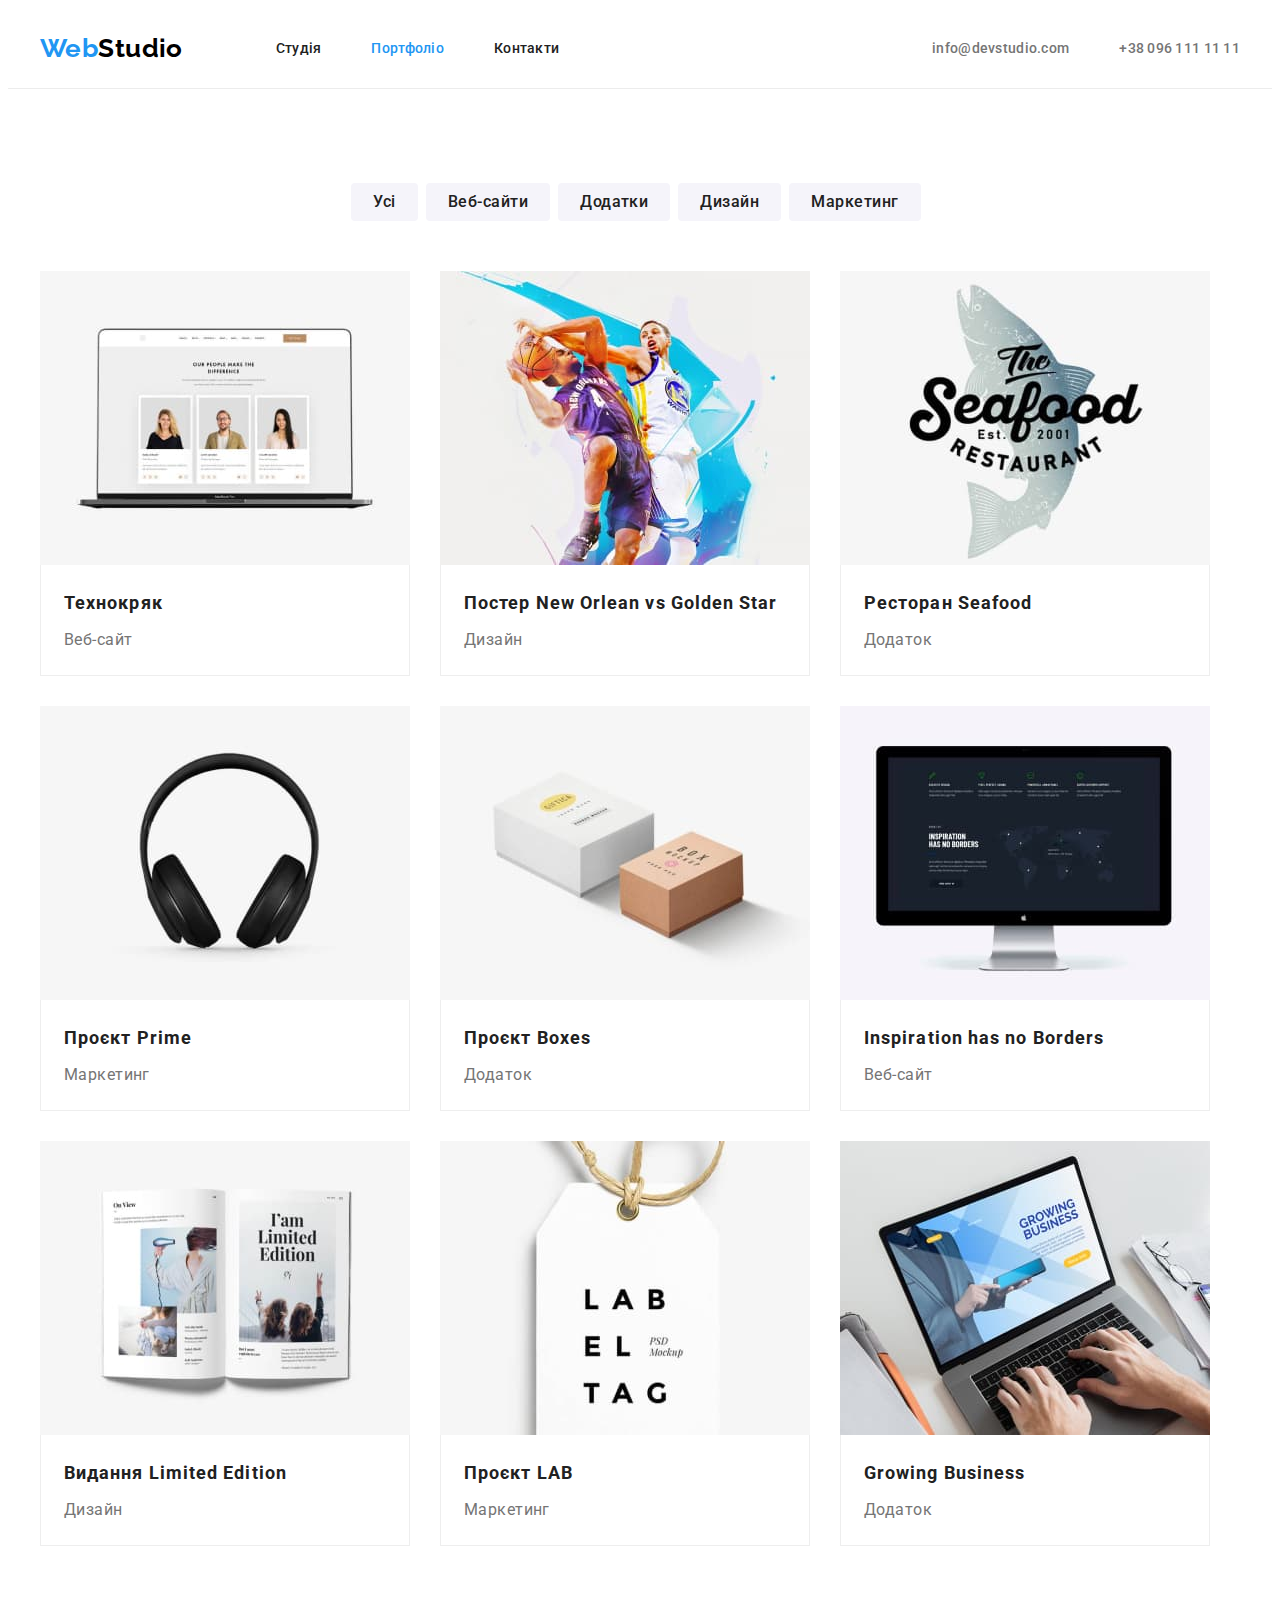
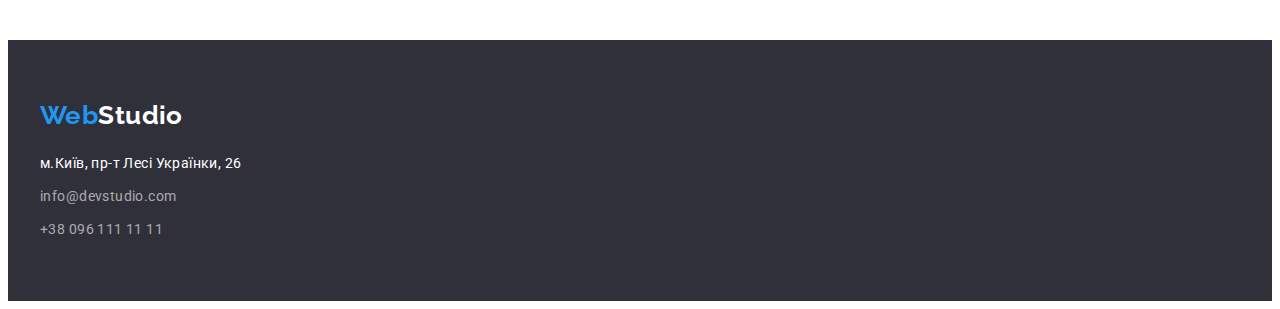
==== portfolio.html @ 111556bf "Додав іконки на соціальні мережі" ====
<!DOCTYPE html>
<html lang="uk">
  <head>
    <meta charset="UTF-8" />
    <meta http-equiv="X-UA-Compatible" content="IE=edge" />
    <meta name="viewport" content="width=device-width, initial-scale=1.0" />
    <title>Document</title>

<!-- Modern normalize -->
    <link
      rel="stylesheet"
      href="https://cdnjs.cloudflare.com/ajax/libs/modern-normalize/1.1.0/modern-normalize.min.css"
      integrity="sha512-wpPYUAdjBVSE4KJnH1VR1HeZfpl1ub8YT/NKx4PuQ5NmX2tKuGu6U/JRp5y+Y8XG2tV+wKQpNHVUX03MfMFn9Q=="
      crossorigin="anonymous"
      referrerpolicy="no-referrer"
    />

<!-- Шріфти -->
    <link
      href="https://fonts.googleapis.com/css2?family=Raleway:wght@700&family=Roboto:wght@400;500;700;900&display=swap"
      rel="stylesheet"
    />
    <link rel="stylesheet" href="./css/styles.css" />
  </head>
  <body>
    <!-- Нвігаціяя сайту -->
    <header class="page-header">
      <div class="header-container container">
        <a href="./index.html" class="logo">
          <span class="accent">Web</span>Studio
        </a>
        <nav class="header-nav">
          <ul class="sitenav list">
            <li class="sitenav-item"><a href="./index.html" class="header-link link">Студія</a></li>
            <li class="sitenav-item"><a href="./portfolio.html" class="header-link link  current">Портфоліо</a></li>
            <li class="sitenav-item"><a href="" class="link">Контакти</a></li>
          </ul>
        </nav>
        <ul class="header-contacts contacts list">
          <li class="contacts-item">
            <a href="mailto:info@devstudio.com" class="header-link link">info@devstudio.com
            </a>
          </li>
          <li>
            <a href="tel:+380961111111" class="header-link link">+38 096 111 11 11</a>
          </li>
        </ul>
      </div>
    </header>
    <main>

      <!-- Наші проєкти -->

      <section class="section">
        <div class="container">
          <h1 class="hidden">Наші проєкти</h1>
          <ul class="btn-list btn list">
            <li class="btn-item">
              <button type="button" class="button secondary">Усі</button>
            </li>
            <li class="btn-item"><button type="button" class="button secondary">Веб-сайти</button></li>
            <li class="btn-item">
              <button type="button" class="button secondary">Додатки</button>
            </li>
            <li class="btn-item">
              <button type="button" class="button secondary">Дизайн</button>
            </li>
            <li class="btn-item">
              <button type="button" class="button secondary">Маркетинг</button>
            </li>
          </ul>
          <ul class="projects-list projects list">
            <li class="projects-item">
              <img
                src="./images/project1.jpg"
                alt="Проєкт"
                width="370"
                height="294"
              />
              <div class="wrepper">
                <h2 class="projects-title">Технокряк</h2>
                <p class="projects-text">Веб-сайт</p>
              </div>
            </li>
            <li class="projects-item">
              <img
                src="./images/project2.jpg"
                alt="Проєкт"
                width="370"
                height="294"
              />
              <div class="wrepper">
                <h2 class="projects-title">Постер New Orlean vs Golden Star</h2>
                <p class="projects-text">Дизайн</p>
              </div>           </li>
            <li class="projects-item">
              <img src="./images/project3.jpg" alt="" width="370" height="294" />
              <div class="wrepper">
                <h2 class="projects-title">Ресторан Seafood</h2>
                <p class="projects-text">Додаток</p>
              </div>
            </li>
            <li class="projects-item">
              <img
                src="./images/project4.jpg"
                alt="Працівник"
                width="370"
                height="294"
              />
              <div class="wrepper">
                <h2 class="projects-title">Проєкт Prime</h2>
                <p class="projects-text">Маркетинг</p>
              </div>
            </li>
            <li class="projects-item">
              <img
                src="./images/project5.jpg"
                alt="Працівник"
                width="370"
                height="294"
              />
              <div class="wrepper">
                <h2 class="projects-title">Проєкт Boxes</h2>
                <p class="projects-text">Додаток</p>
              </div>
            </li>
            <li class="projects-item">
              <img
                src="./images/project6.jpg"
                alt="Працівник"
                width="370"
                height="294"
              />
              <div class="wrepper">
                <h2 class="projects-title">Inspiration has no Borders</h2>
                <p class="projects-text">Веб-сайт</p>
              </div>
            </li>
            <li class="projects-item">
              <img
                src="./images/project7.jpg"
                alt="Працівник"
                width="370"
                height="294"
              />
              <div class="wrepper">
                <h2 class="projects-title">Видання Limited Edition</h2>
                <p class="projects-text">Дизайн</p>
              </div>           </li>
            <li class="projects-item">
              <img
                src="./images/project8.jpg"
                alt="Працівник"
                width="370"
                height="294"
              />
              <div class="wrepper">
                <h2 class="projects-title">Проєкт LAB</h2>
                <p class="projects-text">Маркетинг</p>
              </div>
            </li>
            <li class="projects-item">
              <img
                src="./images/project9.jpg"
                alt="Працівник"
                width="370"
                height="294"
              />
              <div class="wrepper">
                <h2 class="projects-title">Growing Business</h2>
                <p class="projects-text">Додаток</p>
              </div>
            </li>
          </ul>
        </div>
      </section>
    </main>

    <!-- Підвал -->

    <footer class="footer">
      <div class="footer-container container">
        <a href="./index.html" class="footer-logo">
          <span class="accent">Web</span>Studio
        </a>
        <address>
          <ul class="-list communication list">
            <li class="communication-item">
              <a href="" class="link addres">м.Київ, пр-т Лесі Українки, 26</a>
            </li>
            <li class="communication-item">
              <a href="mailto:info@devstudio.com" class="link contacts"
                >info@devstudio.com</a
              >
            </li>
            <li class="communication-item">
              <a href="tel:+380961111111" class="link contacts"
                >+38 096 111 11 11</a
              >
            </li>
          </ul>
        </address>
      </div>
    </footer>
  </body>
</html>
---- css/styles.css ----
:root {
  --primary-text-color: #212121;
  --secondary-text-color: #757575;
  --accent-color: #2196f3;
  --primary-white-color: #ffffff;
  --secondary-bg-color: #f5f4fa;
  --tertiary-bg-colo: #2f303a;
  --primary-black-color: #000000;
}
/* 
|==================================
| Base styles
|==================================
*/

body {
  background-color: var(--primary-white-color);
  color: var(--primary-text-color);
  font-family: "Roboto", sans-serif;
  font-size: 14px;
  letter-spacing: 0.03em;
}
.hidden {
  position: absolute;
  white-space: nowrap;
  width: 1px;
  height: 1px;
  overflow: hidden;
  border: 0;
  padding: 0;
  clip: rect(0 0 0 0);
  clip-path: inset(50%);
  margin: -1px;
}

/* ======= Reset start =======*/

h1,
h2,
h3,
h4,
h5,
h6,
p {
  margin: 0;
}

.list {
  list-style: none;
  margin: 0;
  padding: 0;
}
.link {
  text-decoration: none;
}
img {
  display: block;
  max-height: 100%;
  height: auto;
}

/* ======= Reset end =======*/
.section {
  padding-top: 94px;
  padding-bottom: 94px;
}

.container {
  width: 1200px;
  padding-right: 15px;
  padding-left: 15px;
  margin-right: auto;
  margin-left: auto;

  /* outline: 2px solid red;
  outline-offset: -2px; */
}

/* ----------Нвігаціяя сайту---------*/

.page-header {
  border-bottom: 1px solid rgba(236, 236, 236, 1);
}

.header-container {
  display: flex;
  align-items: center;
}

.header-contacts {
  display: flex;
  align-items: center;
  margin-left: auto;
}

.contacts-item {
  margin-right: 50px;
}
.contacts-item:last-child {
  margin-left: 0;
}
.sitenav {
  display: flex;
  align-items: center;
}
.sitenav-item {
  margin-right: 50px;
}
.sitenav-item:last-child {
  margin-right: 0;
}

.accent {
  color: var(--accent-color);
}
.logo {
  margin-right: 93px;

  text-decoration: none;
  font-family: "Raleway";
  font-weight: 700;
  font-size: 26px;
  line-height: calc(31 / 26);
  color: var(--primary-black-color);
}

.header-link {
  display: flex;
  padding-top: 32px;
  padding-bottom: 32px;
}

.link {
  text-decoration: none;
}

.sitenav .link {
  font-weight: 500;
  line-height: calc(16 / 14);
  letter-spacing: 0.02em;
  color: var(--primary-text-color);
}

.sitenav .link:hover,
.sitenav .link:focus {
  color: var(--accent-color);
}
.sitenav .link.current {
  color: var(--accent-color);
}
/* ---------------Контакти ---------------*/

.contacts {
  list-style: none;
}

.contacts .link {
  font-weight: 500;
  line-height: calc(16 / 14);
  letter-spacing: 0.02em;
  color: var(--secondary-text-color);
}

.contacts .link:hover,
.contacts .link:focus {
  color: var(--accent-color);
}
/* ---------------Герой ---------------*/
.hero {
  padding-top: 200px;
  padding-bottom: 200px;
  background-color: var(--tertiary-bg-colo);
}

.hero-container {
  display: flex;
  flex-direction: column;
  align-items: center;
}

.hero-title {
  width: 696px;
  margin-bottom: 30px;
  font-weight: 900;
  font-size: 44px;
  line-height: calc(60 / 44);
  text-align: center;
  letter-spacing: 0.06em;
  text-transform: uppercase;
  color: var(--primary-white-color);
}

/* ---------------Section ---------------*/

.section-title {
  margin-bottom: 50px;
  font-weight: 700;
  font-size: 36px;
  line-height: calc(42 / 36);
  text-align: center;
  color: var(--primary-text-color);
}

/*--------------- Benefits--------------- */
.benefits-list {
  display: flex;
}

.benefits-item {
  width: 270px;
  margin-right: 30px;
}
.benefits-item:last-child {
  margin-right: 0;
}
.benefits-title {
  margin-bottom: 10px;
  font-weight: 700;
  line-height: calc(16 / 14);
  text-transform: uppercase;
  color: var(--primary-text-color);
}

.benefits-text {
  line-height: calc(24 / 14);
  color: var(--secondary-text-color);
}

/*------------- Сapabilities -------------*/
.capabilities-container {
  display: flex;
  flex-direction: column;
  align-items: center;
}
.capabilities-list {
  display: flex;
  gap: 30px;
}
.capabilities-section {
  padding-top: 0;
}

/*--------------- Our team ---------------*/

.container-team {
  display: flex;
  flex-direction: column;
}

.workers-list {
  display: flex;
  flex-wrap: wrap;
  gap: 30px;
}

.team {
  background-color: var(--secondary-bg-color);
}

.cards {
  background-color: var(--primary-white-color);
}

.cards-text{
  padding-top: 30px;
  padding-bottom: 30px;
}

.workers-title {
  margin-bottom: 10px;
  font-weight: 500;
  font-size: 16px;
  line-height: calc(19 / 16);
  text-align: center;
  letter-spacing: 0.03em;
  color: var(--primary-text-color);
}

.workers-profession {
  font-size: 16px;
  line-height: calc(19 / 16);
  text-align: center;
  color: var(--secondary-text-color);
}

/*--------------- Підвал ---------------*/

.footer-container {
  display: flex;
  flex-direction: column;
}

.communication {
  list-style: none;
}
.footer {
  padding-top: 60px;
  padding-bottom: 60px;
  background-color: var(--tertiary-bg-colo);
}
.footer-logo {
  
  margin-bottom: 20px;
  text-decoration: none;
  font-family: "Raleway";
  font-weight: 700;
  font-size: 26px;
  line-height: calc(31 / 26);
  color: var(--primary-white-color);
}

.communication .addres {
  line-height: calc(24 / 14);
  color: var(--primary-white-color);
}
.addres {
  font-style: normal;
}
.communication .contacts {
  line-height: calc(24 / 14);
  color: rgba(255, 255, 255, 0.6);
}
.communication .contacts:hover,
.communication .contacts:focus {
  color: var(--accent-color);
}
.communication-list {
  display: flex;
  flex-direction: column;
}
.communication-item {
  margin-bottom: 9px;
}
.communication-item:last-child {
  margin-bottom: 0px;
}

.contacts {
  font-style: normal;
}
/* ---------------ButtonS--------------- */

.button {
  font-family: inherit;
  font-style: normal;
  font-weight: 700;
  cursor: pointer;
  color: var(--primary-text-color);
  background-color: var(--primary-white-color);
  border: 0;
  border-radius: 4px;
}

.button.primary {
  min-width: 216px;
  min-height: 50px;
  padding: 10px 32px;
  color: var(--primary-white-color);
  background-color: var(--accent-color);
  font-family: "Roboto";
  font-style: normal;
  font-weight: 700;
  font-size: 16px;
  line-height: calc(30 / 16);
  display: flex;
  align-items: center;
  text-align: center;
  letter-spacing: 0.06em;
  box-shadow: 0px 4px 4px rgba(0, 0, 0, 0.15);
}

.button.secondary {
  /* min-width: 125px;
  min-height: 38px; */
  padding: 6px 22px;
  font-weight: 500;
  font-size: 16px;
  line-height: calc(26 / 16);
  text-align: center;
  letter-spacing: 0.03em;
  color: var(--primary-text-color);
  background-color: var(--secondary-bg-color);
}

.button.primary:hover,
.button.primary:focus {
  background-color: #188ce8;
}

.button.secondary:hover,
.button.secondary:focus {
  color: var(--primary-white-color);
  background-color: var(--accent-color);
}

/*--------------- Портфоліо--------------- */

.btn-list {
  display: flex;
  justify-content: center;
  padding-top: 0px;
  margin-bottom: 50px;
}

.btn-item {
  margin-right: 8px;
}

.projects-list {
  display: flex;
  flex-wrap: wrap;
  margin-right: -30px;
  margin-bottom: -30px;
}
.projects-item {
  flex-basis: calc((100%-30 * 2) / 9);
  margin-right: 30px;
  margin-bottom: 30px;
}

.projects-title {
  margin-bottom: 4px;
  font-weight: 700;
  font-size: 18px;
  line-height: calc(36 / 18);
  letter-spacing: 0.06em;
  color: var(--primary-text-color);
}
.projects-text {
  font-size: 16px;
  line-height: calc(30 / 16);
  color: var(--secondary-text-color);
}

.wrepper {
  padding: 20px 23px;
  border: 1px solid rgba(238, 238, 238, 1);
  border-top: none;
}
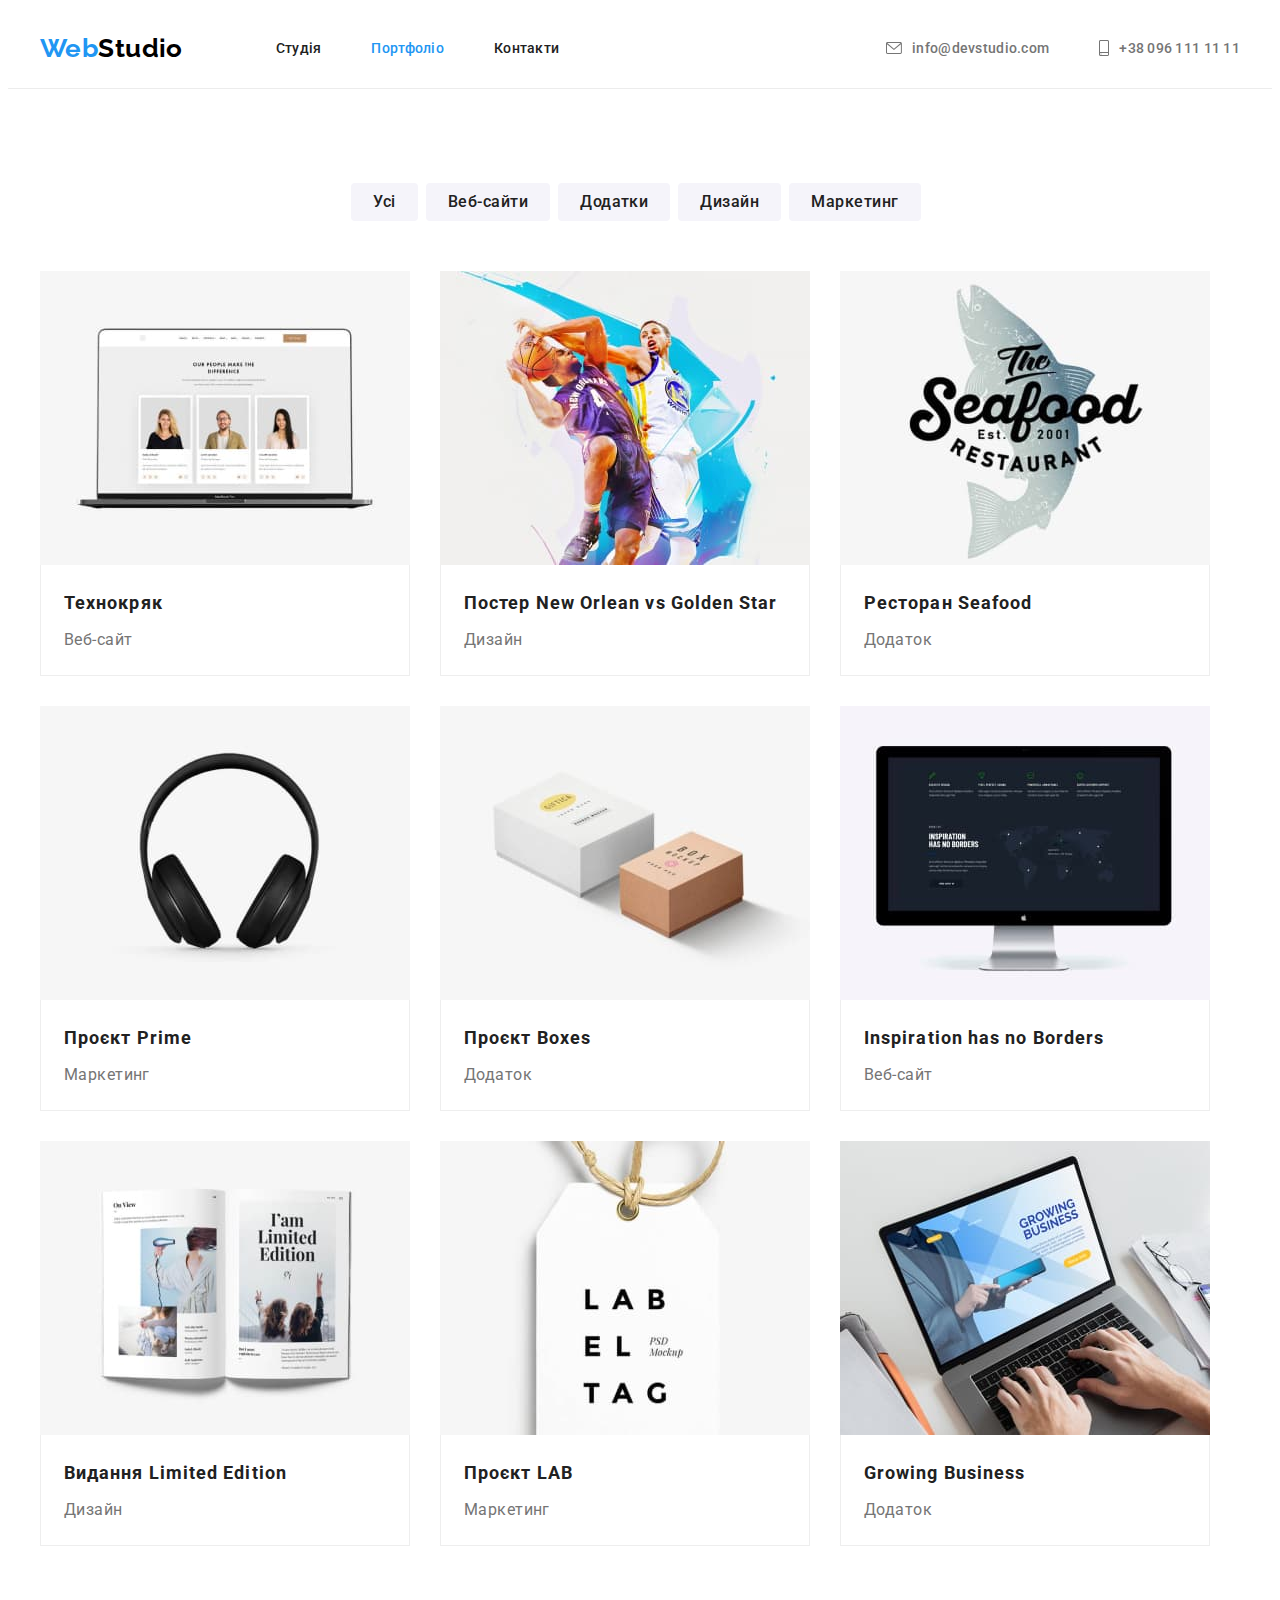
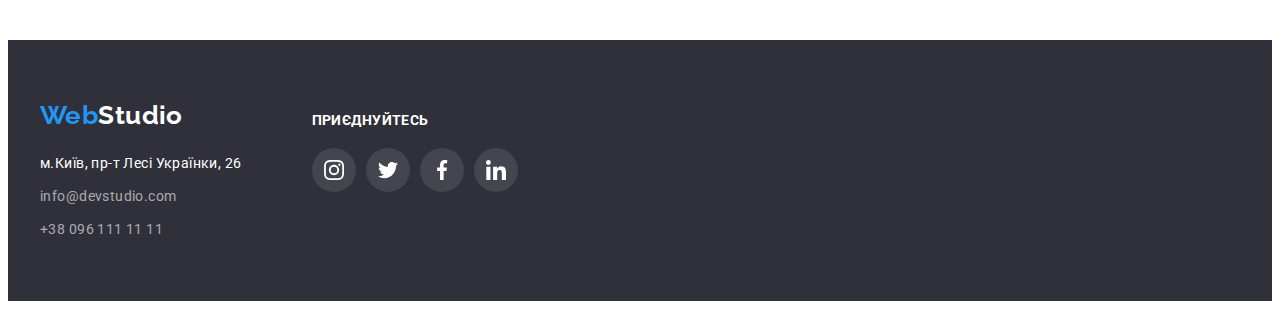
==== commit 0ff261d1: "End HW" ====
--- a/portfolio.html
+++ b/portfolio.html
@@ -29,20 +29,37 @@
         <a href="./index.html" class="logo">
           <span class="accent">Web</span>Studio
         </a>
-        <nav class="header-nav">
+        <nav>
           <ul class="sitenav list">
-            <li class="sitenav-item"><a href="./index.html" class="header-link link">Студія</a></li>
-            <li class="sitenav-item"><a href="./portfolio.html" class="header-link link  current">Портфоліо</a></li>
-            <li class="sitenav-item"><a href="" class="link">Контакти</a></li>
+            <li class="sitenav-item">
+              <a href="./index.html" class="sitenav-link link"
+                >Студія</a
+              >
+            </li>
+            <li class="sitenav-item">
+              <a href="./portfolio.html" class="sitenav-link link current">Портфоліо</a>
+            </li>
+            <li class="sitenav-item">
+              <a href="" class="sitenav-link link">Контакти</a>
+            </li>
           </ul>
         </nav>
-        <ul class="header-contacts contacts list">
+        <ul class="header-contacts list">
           <li class="contacts-item">
-            <a href="mailto:info@devstudio.com" class="header-link link">info@devstudio.com
+            <a href="mailto:info@devstudio.com" class="contacts-link link">
+              <svg class="contacts-icon" width="16" height="12">
+                <use href="./images/icons.svg#envelope"></use>
+              </svg>
+              info@devstudio.com
             </a>
           </li>
           <li>
-            <a href="tel:+380961111111" class="header-link link">+38 096 111 11 11</a>
+            <a href="tel:+380961111111" class="contacts-link link">
+              <svg class="contacts-icon" width="10" height="16">
+                <use href="./images/icons.svg#smartphone"></use>
+              </svg>
+              +38 096 111 11 11</a
+            >
           </li>
         </ul>
       </div>
@@ -71,105 +88,124 @@
           </ul>
           <ul class="projects-list projects list">
             <li class="projects-item">
-              <img
-                src="./images/project1.jpg"
-                alt="Проєкт"
-                width="370"
-                height="294"
-              />
-              <div class="wrepper">
-                <h2 class="projects-title">Технокряк</h2>
-                <p class="projects-text">Веб-сайт</p>
-              </div>
-            </li>
-            <li class="projects-item">
-              <img
-                src="./images/project2.jpg"
-                alt="Проєкт"
-                width="370"
-                height="294"
-              />
-              <div class="wrepper">
-                <h2 class="projects-title">Постер New Orlean vs Golden Star</h2>
-                <p class="projects-text">Дизайн</p>
-              </div>           </li>
-            <li class="projects-item">
-              <img src="./images/project3.jpg" alt="" width="370" height="294" />
-              <div class="wrepper">
-                <h2 class="projects-title">Ресторан Seafood</h2>
-                <p class="projects-text">Додаток</p>
-              </div>
-            </li>
-            <li class="projects-item">
-              <img
-                src="./images/project4.jpg"
-                alt="Працівник"
-                width="370"
-                height="294"
-              />
-              <div class="wrepper">
-                <h2 class="projects-title">Проєкт Prime</h2>
-                <p class="projects-text">Маркетинг</p>
-              </div>
-            </li>
-            <li class="projects-item">
-              <img
-                src="./images/project5.jpg"
-                alt="Працівник"
-                width="370"
-                height="294"
-              />
-              <div class="wrepper">
-                <h2 class="projects-title">Проєкт Boxes</h2>
-                <p class="projects-text">Додаток</p>
-              </div>
-            </li>
-            <li class="projects-item">
-              <img
-                src="./images/project6.jpg"
-                alt="Працівник"
-                width="370"
-                height="294"
-              />
-              <div class="wrepper">
-                <h2 class="projects-title">Inspiration has no Borders</h2>
-                <p class="projects-text">Веб-сайт</p>
-              </div>
-            </li>
-            <li class="projects-item">
-              <img
-                src="./images/project7.jpg"
-                alt="Працівник"
-                width="370"
-                height="294"
-              />
-              <div class="wrepper">
-                <h2 class="projects-title">Видання Limited Edition</h2>
-                <p class="projects-text">Дизайн</p>
-              </div>           </li>
-            <li class="projects-item">
-              <img
-                src="./images/project8.jpg"
-                alt="Працівник"
-                width="370"
-                height="294"
-              />
-              <div class="wrepper">
-                <h2 class="projects-title">Проєкт LAB</h2>
-                <p class="projects-text">Маркетинг</p>
-              </div>
-            </li>
-            <li class="projects-item">
-              <img
-                src="./images/project9.jpg"
-                alt="Працівник"
-                width="370"
-                height="294"
-              />
-              <div class="wrepper">
-                <h2 class="projects-title">Growing Business</h2>
-                <p class="projects-text">Додаток</p>
-              </div>
+              <a href="" class="projects-link link">
+                <img
+                  src="./images/project1.jpg"
+                  alt="Проєкт"
+                  width="370"
+                  height="294"
+                />
+                <div class="wrepper">
+                  <h2 class="projects-title">Технокряк</h2>
+                  <p class="projects-text">Веб-сайт</p>
+                </div>
+              </a>
+            </li>
+            <li class="projects-item">
+              <a href="" class="projects-link link">
+                <img
+                  src="./images/project2.jpg"
+                  alt="Проєкт"
+                  width="370"
+                  height="294"
+                />
+                <div class="wrepper">
+                  <h2 class="projects-title">Постер New Orlean vs Golden Star</h2>
+                  <p class="projects-text">Дизайн</p>
+                </div>
+              </a>           
+            </li>
+            <li class="projects-item">
+              <a href="" class="projects-link link">
+                <img src="./images/project3.jpg" alt="" width="370" height="294" />
+                <div class="wrepper">
+                  <h2 class="projects-title">Ресторан Seafood</h2>
+                  <p class="projects-text">Додаток</p>
+                </div>
+              </a>
+            </li>
+            <li class="projects-item">
+              <a href="" class="projects-link link">
+                <img
+                  src="./images/project4.jpg"
+                  alt="Працівник"
+                  width="370"
+                  height="294"
+                />
+                <div class="wrepper">
+                  <h2 class="projects-title">Проєкт Prime</h2>
+                  <p class="projects-text">Маркетинг</p>
+                </div>
+              </a>
+            </li>
+            <li class="projects-item">
+              <a href="" class="projects-link link">
+                <img
+                  src="./images/project5.jpg"
+                  alt="Працівник"
+                  width="370"
+                  height="294"
+                />
+                <div class="wrepper">
+                  <h2 class="projects-title">Проєкт Boxes</h2>
+                  <p class="projects-text">Додаток</p>
+                </div>
+              </a>
+            </li>
+            <li class="projects-item">
+              <a href="" class="projects-link link">
+                <img
+                  src="./images/project6.jpg"
+                  alt="Працівник"
+                  width="370"
+                  height="294"
+                />
+                <div class="wrepper">
+                  <h2 class="projects-title">Inspiration has no Borders</h2>
+                  <p class="projects-text">Веб-сайт</p>
+                </div>
+              </a>
+            </li>
+            <li class="projects-item">
+              <a href="" class="projects-link link">
+                <img
+                  src="./images/project7.jpg"
+                  alt="Працівник"
+                  width="370"
+                  height="294"
+                />
+                <div class="wrepper">
+                  <h2 class="projects-title">Видання Limited Edition</h2>
+                  <p class="projects-text">Дизайн</p>
+                </div>
+              </a>           </li>
+            <li class="projects-item">
+              <a href="" class="projects-link link">
+                <img
+                  src="./images/project8.jpg"
+                  alt="Працівник"
+                  width="370"
+                  height="294"
+                />
+                <div class="wrepper">
+                  <h2 class="projects-title">Проєкт LAB</h2>
+                  <p class="projects-text">Маркетинг</p>
+                </div>
+              </a>
+            </li>
+            <li class="projects-item">
+              <a href="" class="projects-link link">
+                <img
+                  src="./images/project9.jpg"
+                  alt="Працівник"
+                  width="370"
+                  height="294"
+                />
+                <div class="wrepper">
+                  <h2 class="projects-title">Growing Business</h2>
+                  <p class="projects-text">Додаток</p>
+                </div>
+              </a>
             </li>
           </ul>
         </div>
@@ -180,26 +216,78 @@
 
     <footer class="footer">
       <div class="footer-container container">
-        <a href="./index.html" class="footer-logo">
-          <span class="accent">Web</span>Studio
-        </a>
-        <address>
-          <ul class="-list communication list">
-            <li class="communication-item">
-              <a href="" class="link addres">м.Київ, пр-т Лесі Українки, 26</a>
-            </li>
-            <li class="communication-item">
-              <a href="mailto:info@devstudio.com" class="link contacts"
-                >info@devstudio.com</a
+        <div class="communication-container">
+          <a href="./index.html" class="footer-logo">
+            <span class="accent">Web</span>Studio
+          </a>
+          <address>
+            <ul class="communication-list list">
+              <li class="communication-item">
+                <a href="" class="link addres">м.Київ, пр-т Лесі Українки, 26</a>
+              </li>
+              <li class="communication-item">
+                <a href="mailto:info@devstudio.com" class="link contacts"
+                  >info@devstudio.com</a
+                >
+              </li>
+              <li class="communication-item">
+                <a href="tel:+380961111111" class="link contacts"
+                  >+38 096 111 11 11</a
+                >
+              </li>
+            </ul>
+          </address>
+        </div>
+        <div class="socials-container">
+          <p class="socials-title">приєднуйтесь</p>
+          <ul class="footer-socials list">
+            <li class="footer-socials-item">
+              <a
+                href="https://www.instagram.com"
+                class="footer-socials-link link"
+                target="_blank"
+                rel="noopener noreferrer"
+                aria-label="Instagram icon"
               >
-            </li>
-            <li class="communication-item">
-              <a href="tel:+380961111111" class="link contacts"
-                >+38 096 111 11 11</a
-              >
-            </li>
-          </ul>
-        </address>
+                <svg class="footer-socials-icon" width="20" height="20">
+                  <use href="./images/icons.svg#instagram"></use></svg
+              ></a>
+            </li>
+            <li class="footer-socials-item">
+              <a
+                href="https://twitter.com"
+                class="footer-socials-link link"
+                target="_blank"
+                rel="noopener noreferrer"
+                aria-label="Twitter icon"
+                ><svg class="footer-socials-icon" width="20" height="20">
+                  <use href="./images/icons.svg#twitter"></use></svg
+              ></a>
+            </li>
+            <li class="footer-socials-item">
+              <a
+                href="https://facebook.com"
+                class="footer-socials-link link"
+                target="_blank"
+                rel="noopener noreferrer"
+                aria-label="Facebook icon"
+                ><svg class="footer-socials-icon" width="20" height="20">
+                  <use href="./images/icons.svg#facebook"></use></svg
+              ></a>
+            </li>
+            <li class="footer-socials-item">
+              <a
+                href="https://linkedin.com/"
+                class="footer-socials-link link"
+                target="_blank"
+                rel="noopener noreferrer"
+                aria-label="Linkedin icon"
+                ><svg class="footer-socials-icon" width="20" height="20">
+                  <use href="./images/icons.svg#linkedin"></use></svg
+              ></a>
+            </li>
+          </ul>
+        </div>
       </div>
     </footer>
   </body>
--- a/css/styles.css
+++ b/css/styles.css
@@ -87,35 +87,11 @@
   align-items: center;
 }
 
-.header-contacts {
-  display: flex;
-  align-items: center;
-  margin-left: auto;
-}
-
-.contacts-item {
-  margin-right: 50px;
-}
-.contacts-item:last-child {
-  margin-left: 0;
-}
-.sitenav {
-  display: flex;
-  align-items: center;
-}
-.sitenav-item {
-  margin-right: 50px;
-}
-.sitenav-item:last-child {
-  margin-right: 0;
-}
-
 .accent {
   color: var(--accent-color);
 }
 .logo {
   margin-right: 93px;
-
   text-decoration: none;
   font-family: "Raleway";
   font-weight: 700;
@@ -124,52 +100,83 @@
   color: var(--primary-black-color);
 }
 
-.header-link {
-  display: flex;
+.sitenav {
+  display: flex;
+  align-items: center;
   padding-top: 32px;
   padding-bottom: 32px;
 }
 
-.link {
-  text-decoration: none;
-}
-
-.sitenav .link {
+.sitenav-link {
   font-weight: 500;
   line-height: calc(16 / 14);
   letter-spacing: 0.02em;
   color: var(--primary-text-color);
 }
 
-.sitenav .link:hover,
-.sitenav .link:focus {
+.sitenav-link:hover,
+.sitenav-link:focus {
   color: var(--accent-color);
 }
-.sitenav .link.current {
+.sitenav .current {
   color: var(--accent-color);
 }
+.sitenav-item {
+  margin-right: 50px;
+}
+.sitenav-item:last-child {
+  margin-right: 0;
+}
 /* ---------------Контакти ---------------*/
 
-.contacts {
-  list-style: none;
-}
-
-.contacts .link {
+.header-contacts {
+  display: flex;
+  align-items: center;
+  margin-left: auto;
+  padding-top: 32px;
+  padding-bottom: 32px;
+}
+
+.contacts-link {
+  display: flex;
+  align-items: center;
+  gap: 10px;
   font-weight: 500;
   line-height: calc(16 / 14);
   letter-spacing: 0.02em;
   color: var(--secondary-text-color);
 }
 
-.contacts .link:hover,
-.contacts .link:focus {
+.contacts-link:hover,
+.contacts-link:focus {
   color: var(--accent-color);
 }
+
+.contacts-icon {
+  fill: currentColor;
+}
+
+.contacts-item {
+  margin-right: 50px;
+}
+.contacts-item:last-child {
+  margin-left: 0;
+}
+
 /* ---------------Герой ---------------*/
 .hero {
+  margin: 0 auto;
+  max-width: 1600px;
   padding-top: 200px;
   padding-bottom: 200px;
-  background-color: var(--tertiary-bg-colo);
+  background-color: #c4c4c4;
+  background-image: linear-gradient(
+      rgba(47, 48, 58, 0.4),
+      rgba(47, 48, 58, 0.4)
+    ),
+    url(../images/BGImgHero.jpg);
+  background-repeat: no-repeat;
+  background-position: center;
 }
 
 .hero-container {
@@ -225,6 +232,16 @@
   line-height: calc(24 / 14);
   color: var(--secondary-text-color);
 }
+.icon-container {
+  display: flex;
+  justify-content: center;
+  width: 270px;
+  height: 120px;
+  align-items: center;
+  margin-bottom: 30px;
+  background-color: #f5f4fa;
+  border-radius: 4px;
+}
 
 /*------------- Сapabilities -------------*/
 .capabilities-container {
@@ -259,9 +276,12 @@
 
 .cards {
   background-color: var(--primary-white-color);
-}
-
-.cards-text{
+  box-shadow: 0px 1px 3px rgba(0, 0, 0, 0.12), 0px 1px 1px rgba(0, 0, 0, 0.14),
+    0px 2px 1px rgba(0, 0, 0, 0.2);
+  border-radius: 0px 0px 4px 4px;
+}
+
+.cards-text {
   padding-top: 30px;
   padding-bottom: 30px;
 }
@@ -281,25 +301,89 @@
   line-height: calc(19 / 16);
   text-align: center;
   color: var(--secondary-text-color);
-}
-
+  margin-bottom: 28px;
+}
+
+.socials {
+  display: flex;
+  justify-content: center;
+  align-items: center;
+  gap: 10px;
+}
+
+.socials-link {
+  display: flex;
+  justify-content: center;
+  align-items: center;
+  width: 44px;
+  height: 44px;
+  border-radius: 50%;
+  background-color: var(--primary-white-color);
+  color: rgba(175, 177, 184, 1);
+}
+
+.socials-link:hover,
+.socials-link:focus {
+  background-color: var(--accent-color);
+  color: var(--primary-white-color);
+}
+.socials-icon {
+  fill: currentColor;
+}
+/*----------- Постійні клієнти -----------*/
+
+.container-clients {
+  display: flex;
+  flex-direction: column;
+  padding-top: 94px;
+  padding-bottom: 94px;
+}
+
+.clients-list {
+  display: flex;
+  justify-content: center;
+  gap: 30px;
+}
+
+.clients-link {
+  display: flex;
+  justify-content: center;
+  align-items: center;
+  padding: 16px 32px;
+  border: 1px solid #afb1b8;
+  border-radius: 4px;
+  color: rgba(175, 177, 184, 1);
+}
+
+.clients-link:hover,
+.clients-link:focus {
+  /* background-color: var(--accent-color); */
+  color: var(--accent-color);
+  border-color: var(--accent-color);
+}
+
+.clients-icon {
+  fill: currentColor;
+}
 /*--------------- Підвал ---------------*/
 
 .footer-container {
   display: flex;
-  flex-direction: column;
-}
-
-.communication {
-  list-style: none;
-}
-.footer {
+}
+
+.communication-container {
+  display: flex;
+  flex-direction: column;
   padding-top: 60px;
   padding-bottom: 60px;
+  margin-right: 70px;
+}
+
+.footer {
   background-color: var(--tertiary-bg-colo);
 }
+
 .footer-logo {
-  
   margin-bottom: 20px;
   text-decoration: none;
   font-family: "Raleway";
@@ -309,19 +393,20 @@
   color: var(--primary-white-color);
 }
 
-.communication .addres {
+.communication-list .addres {
   line-height: calc(24 / 14);
   color: var(--primary-white-color);
 }
-.addres {
+.addres,
+.contacts {
   font-style: normal;
 }
-.communication .contacts {
+.communication-list .contacts {
   line-height: calc(24 / 14);
   color: rgba(255, 255, 255, 0.6);
 }
-.communication .contacts:hover,
-.communication .contacts:focus {
+.communication-list .contacts:hover,
+.communication-list .contacts:focus {
   color: var(--accent-color);
 }
 .communication-list {
@@ -335,9 +420,50 @@
   margin-bottom: 0px;
 }
 
-.contacts {
-  font-style: normal;
-}
+/*--------------- Підвал соціальні мережі ---------------*/
+
+.socials-title {
+  font-weight: 700;
+  font-size: 14px;
+  line-height: calc(16 / 14);
+  color: var(--primary-white-color);
+  text-transform: uppercase;
+}
+
+.socials-container {
+  display: flex;
+  flex-direction: column;
+  padding-top: 72px;
+}
+
+.footer-socials {
+  display: flex;
+  justify-content: center;
+  align-items: center;
+  margin-top: 20px;
+  gap: 10px;
+}
+
+.footer-socials-link {
+  display: flex;
+  justify-content: center;
+  align-items: center;
+  width: 44px;
+  height: 44px;
+  border-radius: 50%;
+  background-color: rgba(255, 255, 255, 0.1);
+  color: var(--primary-white-color);
+}
+
+.footer-socials-link:hover,
+.footer-socials-link:focus {
+  background-color: var(--accent-color);
+  color: var(--primary-white-color);
+}
+.footer-socials-icon {
+  fill: currentColor;
+}
+
 /* ---------------ButtonS--------------- */
 
 .button {
@@ -391,6 +517,9 @@
 .button.secondary:focus {
   color: var(--primary-white-color);
   background-color: var(--accent-color);
+  box-shadow: 0px 3px 1px rgba(0, 0, 0, 0.1), 0px 1px 2px rgba(0, 0, 0, 0.08),
+    0px 2px 2px rgba(0, 0, 0, 0.12);
+  border-radius: 4px;
 }
 
 /*--------------- Портфоліо--------------- */
@@ -437,3 +566,10 @@
   border: 1px solid rgba(238, 238, 238, 1);
   border-top: none;
 }
+
+.projects-item:hover,
+.projects-item:focus {
+  box-shadow: 0px 1px 1px rgba(0, 0, 0, 0.12), 
+  0px 4px 4px rgba(0, 0, 0, 0.06),
+  1px 4px 6px rgba(0, 0, 0, 0.16);
+}
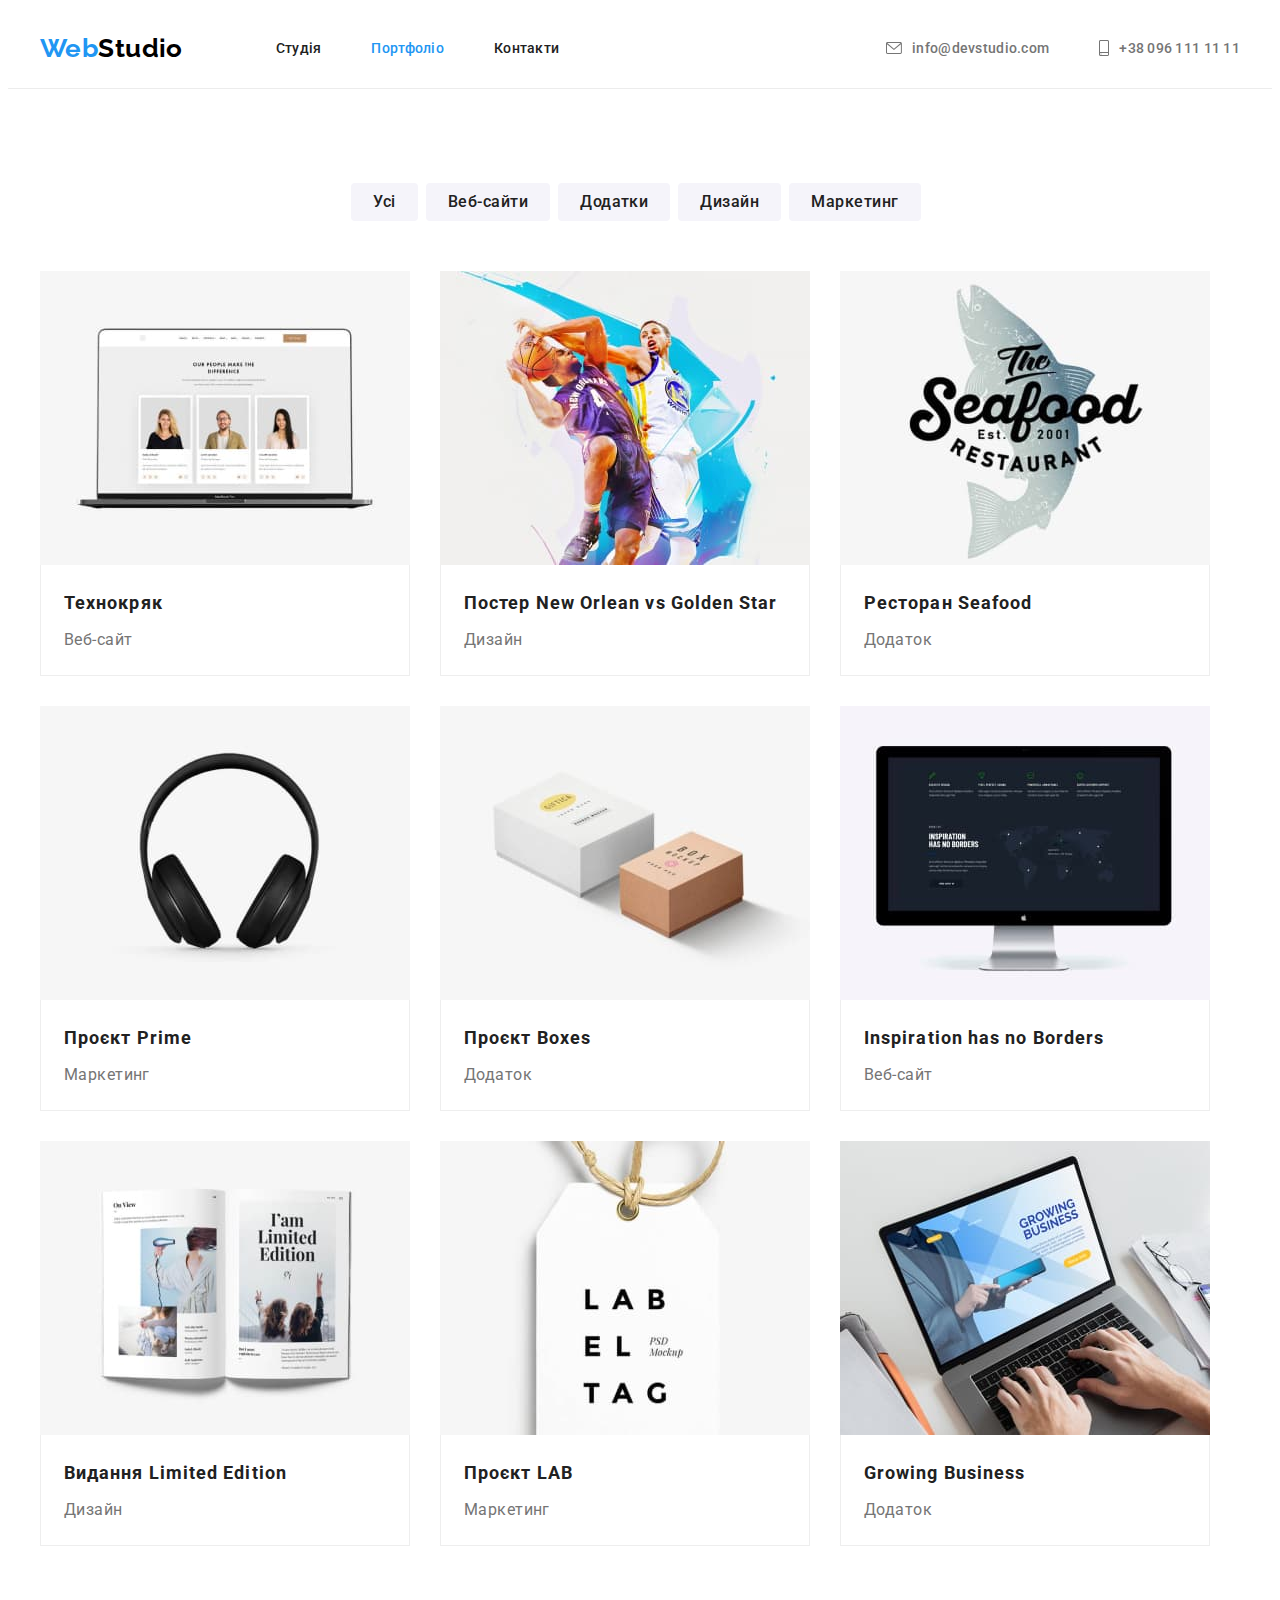
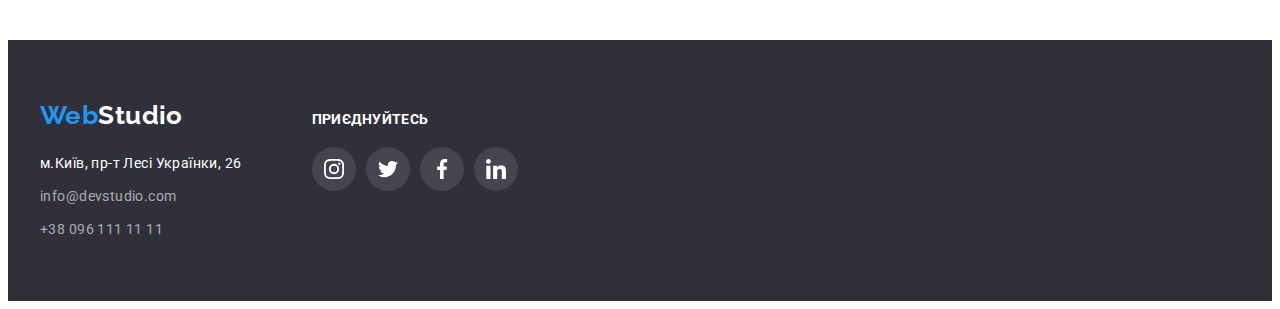
==== commit 5ba76382: "correction of remarks" ====
--- a/portfolio.html
+++ b/portfolio.html
@@ -6,7 +6,7 @@
     <meta name="viewport" content="width=device-width, initial-scale=1.0" />
     <title>Document</title>
 
-<!-- Modern normalize -->
+    <!-- Modern normalize -->
     <link
       rel="stylesheet"
       href="https://cdnjs.cloudflare.com/ajax/libs/modern-normalize/1.1.0/modern-normalize.min.css"
@@ -15,7 +15,7 @@
       referrerpolicy="no-referrer"
     />
 
-<!-- Шріфти -->
+    <!-- Шріфти -->
     <link
       href="https://fonts.googleapis.com/css2?family=Raleway:wght@700&family=Roboto:wght@400;500;700;900&display=swap"
       rel="stylesheet"
@@ -32,12 +32,12 @@
         <nav>
           <ul class="sitenav list">
             <li class="sitenav-item">
-              <a href="./index.html" class="sitenav-link link"
-                >Студія</a
+              <a href="./index.html" class="sitenav-link link">Студія</a>
+            </li>
+            <li class="sitenav-item">
+              <a href="./portfolio.html" class="sitenav-link link current"
+                >Портфоліо</a
               >
-            </li>
-            <li class="sitenav-item">
-              <a href="./portfolio.html" class="sitenav-link link current">Портфоліо</a>
             </li>
             <li class="sitenav-item">
               <a href="" class="sitenav-link link">Контакти</a>
@@ -65,7 +65,6 @@
       </div>
     </header>
     <main>
-
       <!-- Наші проєкти -->
 
       <section class="section">
@@ -75,7 +74,9 @@
             <li class="btn-item">
               <button type="button" class="button secondary">Усі</button>
             </li>
-            <li class="btn-item"><button type="button" class="button secondary">Веб-сайти</button></li>
+            <li class="btn-item">
+              <button type="button" class="button secondary">Веб-сайти</button>
+            </li>
             <li class="btn-item">
               <button type="button" class="button secondary">Додатки</button>
             </li>
@@ -88,124 +89,150 @@
           </ul>
           <ul class="projects-list projects list">
             <li class="projects-item">
-              <a href="" class="projects-link link">
-                <img
-                  src="./images/project1.jpg"
-                  alt="Проєкт"
-                  width="370"
-                  height="294"
-                />
-                <div class="wrepper">
-                  <h2 class="projects-title">Технокряк</h2>
-                  <p class="projects-text">Веб-сайт</p>
-                </div>
-              </a>
-            </li>
-            <li class="projects-item">
-              <a href="" class="projects-link link">
-                <img
-                  src="./images/project2.jpg"
-                  alt="Проєкт"
-                  width="370"
-                  height="294"
-                />
-                <div class="wrepper">
-                  <h2 class="projects-title">Постер New Orlean vs Golden Star</h2>
-                  <p class="projects-text">Дизайн</p>
-                </div>
-              </a>           
-            </li>
-            <li class="projects-item">
-              <a href="" class="projects-link link">
-                <img src="./images/project3.jpg" alt="" width="370" height="294" />
-                <div class="wrepper">
-                  <h2 class="projects-title">Ресторан Seafood</h2>
-                  <p class="projects-text">Додаток</p>
-                </div>
-              </a>
-            </li>
-            <li class="projects-item">
-              <a href="" class="projects-link link">
-                <img
-                  src="./images/project4.jpg"
-                  alt="Працівник"
-                  width="370"
-                  height="294"
-                />
-                <div class="wrepper">
-                  <h2 class="projects-title">Проєкт Prime</h2>
-                  <p class="projects-text">Маркетинг</p>
-                </div>
-              </a>
-            </li>
-            <li class="projects-item">
-              <a href="" class="projects-link link">
-                <img
-                  src="./images/project5.jpg"
-                  alt="Працівник"
-                  width="370"
-                  height="294"
-                />
-                <div class="wrepper">
-                  <h2 class="projects-title">Проєкт Boxes</h2>
-                  <p class="projects-text">Додаток</p>
-                </div>
-              </a>
-            </li>
-            <li class="projects-item">
-              <a href="" class="projects-link link">
-                <img
-                  src="./images/project6.jpg"
-                  alt="Працівник"
-                  width="370"
-                  height="294"
-                />
-                <div class="wrepper">
-                  <h2 class="projects-title">Inspiration has no Borders</h2>
-                  <p class="projects-text">Веб-сайт</p>
-                </div>
-              </a>
-            </li>
-            <li class="projects-item">
-              <a href="" class="projects-link link">
-                <img
-                  src="./images/project7.jpg"
-                  alt="Працівник"
-                  width="370"
-                  height="294"
-                />
-                <div class="wrepper">
-                  <h2 class="projects-title">Видання Limited Edition</h2>
-                  <p class="projects-text">Дизайн</p>
-                </div>
-              </a>           </li>
-            <li class="projects-item">
-              <a href="" class="projects-link link">
-                <img
-                  src="./images/project8.jpg"
-                  alt="Працівник"
-                  width="370"
-                  height="294"
-                />
-                <div class="wrepper">
-                  <h2 class="projects-title">Проєкт LAB</h2>
-                  <p class="projects-text">Маркетинг</p>
-                </div>
-              </a>
-            </li>
-            <li class="projects-item">
-              <a href="" class="projects-link link">
-                <img
-                  src="./images/project9.jpg"
-                  alt="Працівник"
-                  width="370"
-                  height="294"
-                />
-                <div class="wrepper">
-                  <h2 class="projects-title">Growing Business</h2>
-                  <p class="projects-text">Додаток</p>
-                </div>
-              </a>
+              <div class="projects-container">
+                <a href="" class="projects-link link">
+                  <img
+                    src="./images/project1.jpg"
+                    alt="Проєкт"
+                    width="370"
+                    height="294"
+                  />
+                  <div class="wrepper">
+                    <h2 class="projects-title">Технокряк</h2>
+                    <p class="projects-text">Веб-сайт</p>
+                  </div>
+                </a>
+              </div>
+            </li>
+            <li class="projects-item">
+              <div class="projects-container">
+                <a href="" class="projects-link link">
+                  <img
+                    src="./images/project2.jpg"
+                    alt="Проєкт"
+                    width="370"
+                    height="294"
+                  />
+                  <div class="wrepper">
+                    <h2 class="projects-title">
+                      Постер New Orlean vs Golden Star
+                    </h2>
+                    <p class="projects-text">Дизайн</p>
+                  </div>
+                </a>
+              </div>
+            </li>
+            <li class="projects-item">
+              <div class="projects-container">
+                <a href="" class="projects-link link">
+                  <img
+                    src="./images/project3.jpg"
+                    alt=""
+                    width="370"
+                    height="294"
+                  />
+                  <div class="wrepper">
+                    <h2 class="projects-title">Ресторан Seafood</h2>
+                    <p class="projects-text">Додаток</p>
+                  </div>
+                </a>
+              </div>
+            </li>
+            <li class="projects-item">
+              <div class="projects-container">
+                <a href="" class="projects-link link">
+                  <img
+                    src="./images/project4.jpg"
+                    alt="Працівник"
+                    width="370"
+                    height="294"
+                  />
+                  <div class="wrepper">
+                    <h2 class="projects-title">Проєкт Prime</h2>
+                    <p class="projects-text">Маркетинг</p>
+                  </div>
+                </a>
+              </div>
+            </li>
+            <li class="projects-item">
+              <div class="projects-container">
+                <a href="" class="projects-link link">
+                  <img
+                    src="./images/project5.jpg"
+                    alt="Працівник"
+                    width="370"
+                    height="294"
+                  />
+                  <div class="wrepper">
+                    <h2 class="projects-title">Проєкт Boxes</h2>
+                    <p class="projects-text">Додаток</p>
+                  </div>
+                </a>
+              </div>
+            </li>
+            <li class="projects-item">
+              <div class="projects-container">
+                <a href="" class="projects-link link">
+                  <img
+                    src="./images/project6.jpg"
+                    alt="Працівник"
+                    width="370"
+                    height="294"
+                  />
+                  <div class="wrepper">
+                    <h2 class="projects-title">Inspiration has no Borders</h2>
+                    <p class="projects-text">Веб-сайт</p>
+                  </div>
+                </a>
+              </div>
+            </li>
+            <li class="projects-item">
+              <div class="projects-container">
+                <a href="" class="projects-link link">
+                  <img
+                    src="./images/project7.jpg"
+                    alt="Працівник"
+                    width="370"
+                    height="294"
+                  />
+                  <div class="wrepper">
+                    <h2 class="projects-title">Видання Limited Edition</h2>
+                    <p class="projects-text">Дизайн</p>
+                  </div>
+                </a>
+              </div>
+            </li>
+            <li class="projects-item">
+              <div class="projects-container">
+                <a href="" class="projects-link link">
+                  <img
+                    src="./images/project8.jpg"
+                    alt="Працівник"
+                    width="370"
+                    height="294"
+                  />
+                  <div class="wrepper">
+                    <h2 class="projects-title">Проєкт LAB</h2>
+                    <p class="projects-text">Маркетинг</p>
+                  </div>
+                </a>
+              </div>
+            </li>
+            <li class="projects-item">
+              <div class="projects-container">
+                <a href="" class="projects-link link">
+                  <img
+                    src="./images/project9.jpg"
+                    alt="Працівник"
+                    width="370"
+                    height="294"
+                  />
+                  <div class="wrepper">
+                    <h2 class="projects-title">Growing Business</h2>
+                    <p class="projects-text">Додаток</p>
+                  </div>
+                </a>
+              </div>
             </li>
           </ul>
         </div>
@@ -223,7 +250,9 @@
           <address>
             <ul class="communication-list list">
               <li class="communication-item">
-                <a href="" class="link addres">м.Київ, пр-т Лесі Українки, 26</a>
+                <a href="" class="link addres"
+                  >м.Київ, пр-т Лесі Українки, 26</a
+                >
               </li>
               <li class="communication-item">
                 <a href="mailto:info@devstudio.com" class="link contacts"
--- a/css/styles.css
+++ b/css/styles.css
@@ -286,6 +286,7 @@
   padding-bottom: 30px;
 }
 
+
 .workers-title {
   margin-bottom: 10px;
   font-weight: 500;
@@ -311,12 +312,17 @@
   gap: 10px;
 }
 
-.socials-link {
-  display: flex;
-  justify-content: center;
-  align-items: center;
+.socials-item{
   width: 44px;
   height: 44px;
+}
+
+.socials-link {
+  display: flex;
+  justify-content: center;
+  align-items: center;
+  width: 100%;
+  height: 100%;
   border-radius: 50%;
   background-color: var(--primary-white-color);
   color: rgba(175, 177, 184, 1);
@@ -345,11 +351,17 @@
   gap: 30px;
 }
 
+.clients-item{
+  width: 170px;
+  height: 92px;
+}
+
 .clients-link {
   display: flex;
   justify-content: center;
   align-items: center;
-  padding: 16px 32px;
+  width: 100%;
+  height: 100%;
   border: 1px solid #afb1b8;
   border-radius: 4px;
   color: rgba(175, 177, 184, 1);
@@ -357,7 +369,6 @@
 
 .clients-link:hover,
 .clients-link:focus {
-  /* background-color: var(--accent-color); */
   color: var(--accent-color);
   border-color: var(--accent-color);
 }
@@ -369,17 +380,18 @@
 
 .footer-container {
   display: flex;
+  align-items: baseline;
 }
 
 .communication-container {
   display: flex;
   flex-direction: column;
+  margin-right: 70px;
+}
+
+.footer {
   padding-top: 60px;
   padding-bottom: 60px;
-  margin-right: 70px;
-}
-
-.footer {
   background-color: var(--tertiary-bg-colo);
 }
 
@@ -433,7 +445,6 @@
 .socials-container {
   display: flex;
   flex-direction: column;
-  padding-top: 72px;
 }
 
 .footer-socials {
@@ -444,12 +455,17 @@
   gap: 10px;
 }
 
-.footer-socials-link {
-  display: flex;
-  justify-content: center;
-  align-items: center;
+.footer-socials-item{
   width: 44px;
   height: 44px;
+}
+
+.footer-socials-link {
+  display: flex;
+  justify-content: center;
+  align-items: center;
+  width: 100%;
+  height: 100%;
   border-radius: 50%;
   background-color: rgba(255, 255, 255, 0.1);
   color: var(--primary-white-color);
@@ -567,8 +583,8 @@
   border-top: none;
 }
 
-.projects-item:hover,
-.projects-item:focus {
+.projects-container:hover,
+.projects-containerm:focus {
   box-shadow: 0px 1px 1px rgba(0, 0, 0, 0.12), 
   0px 4px 4px rgba(0, 0, 0, 0.06),
   1px 4px 6px rgba(0, 0, 0, 0.16);
